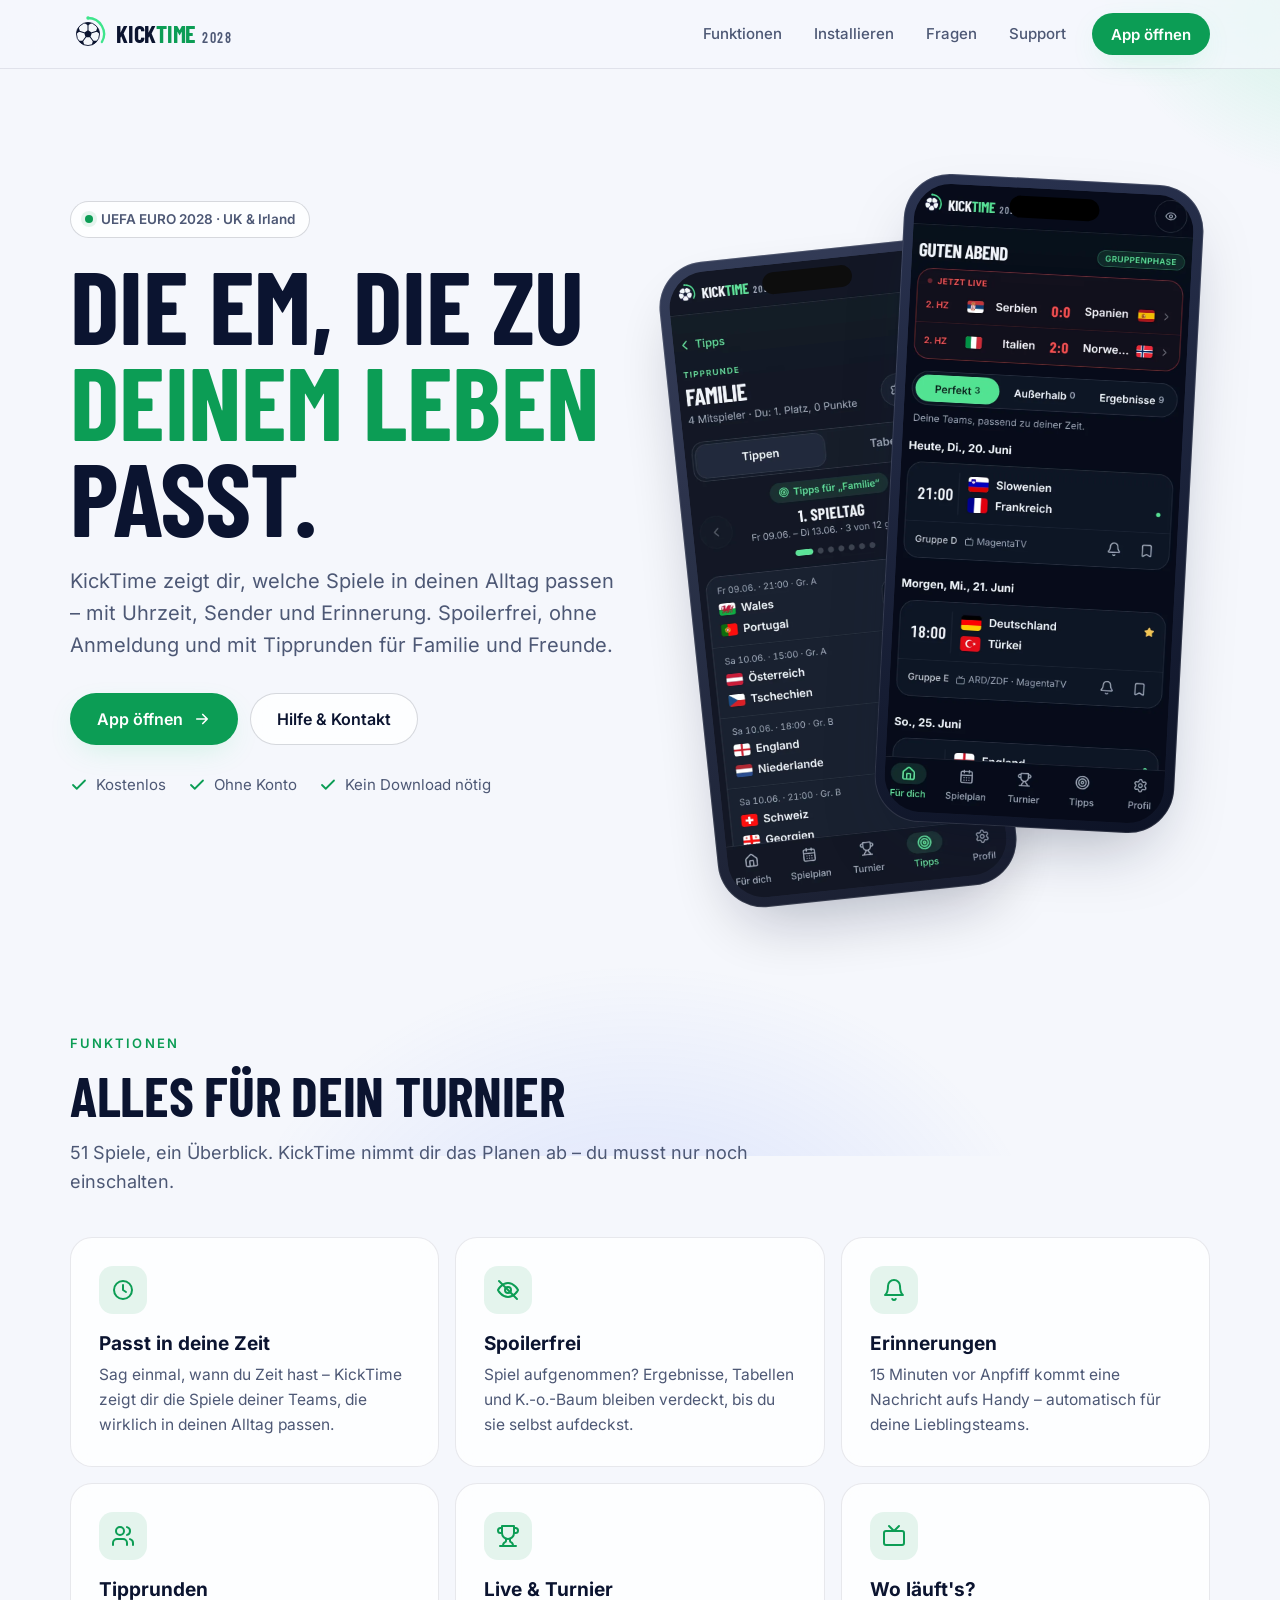
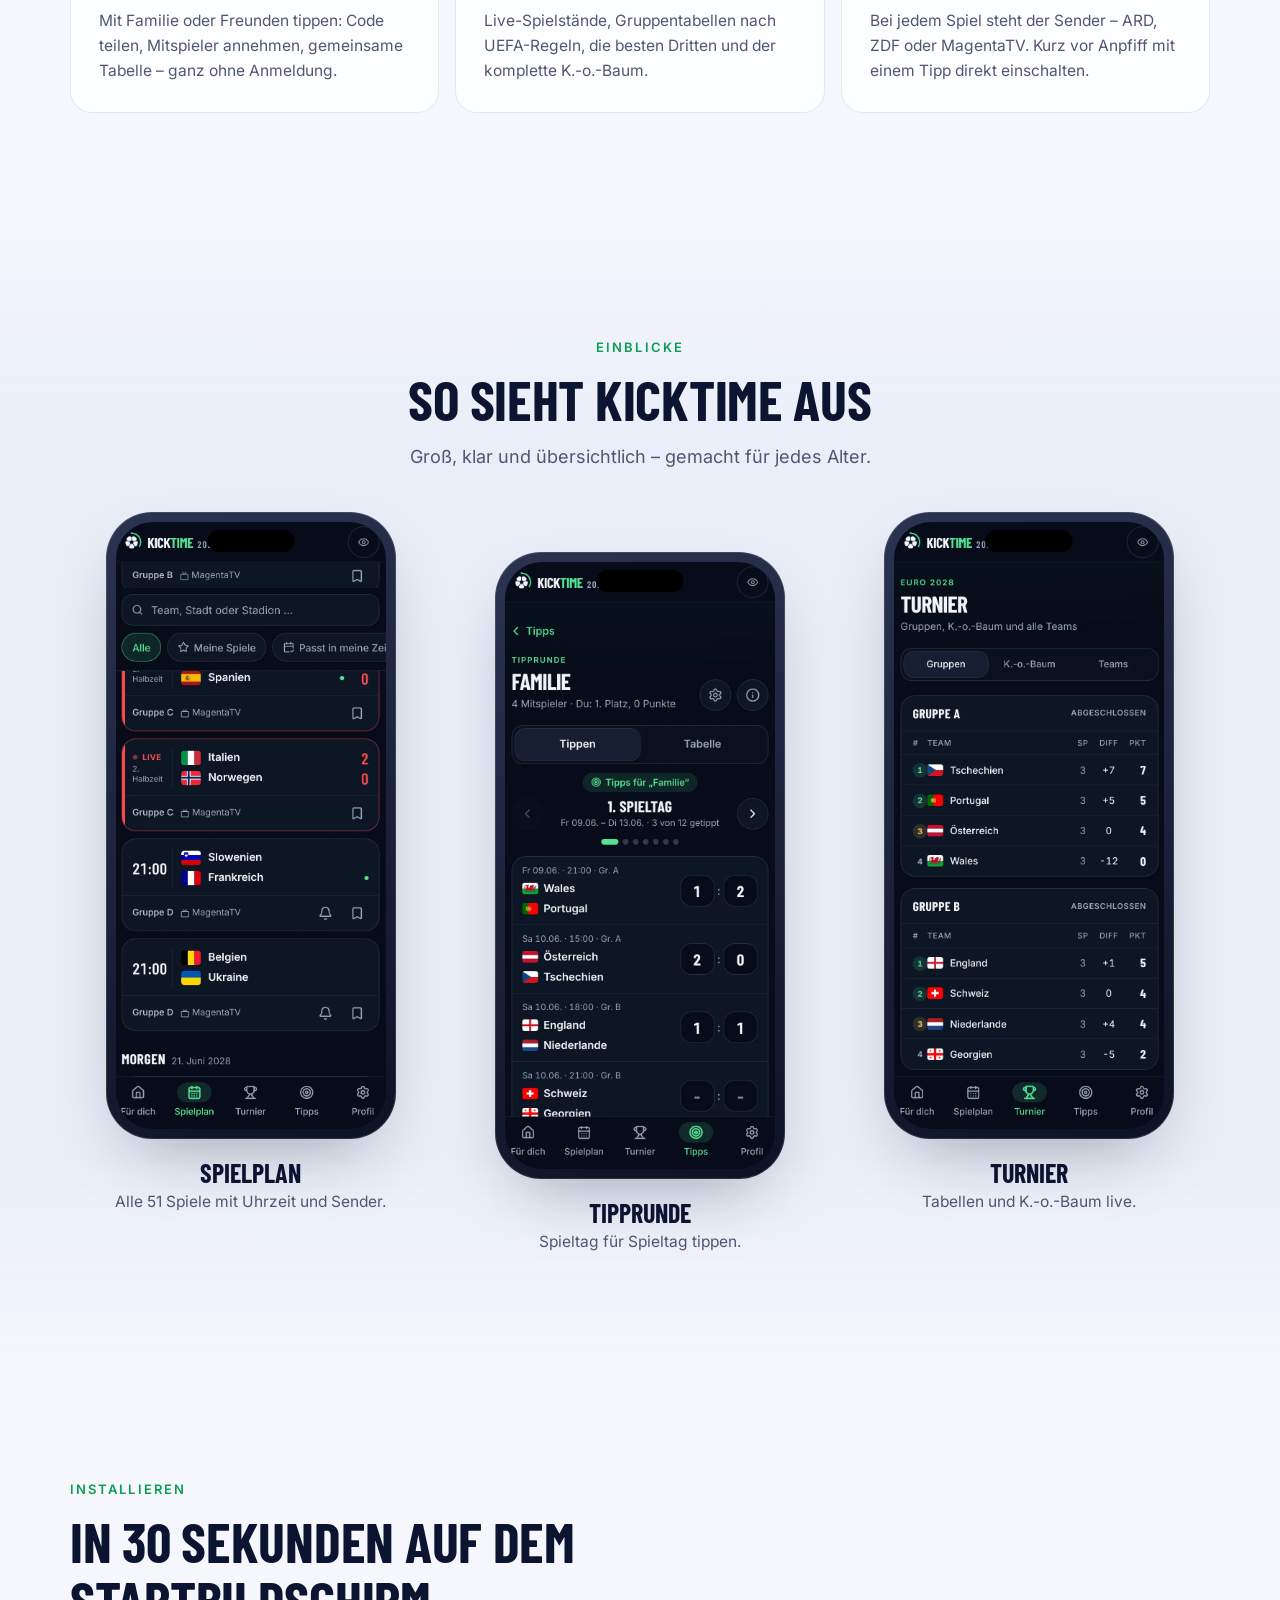
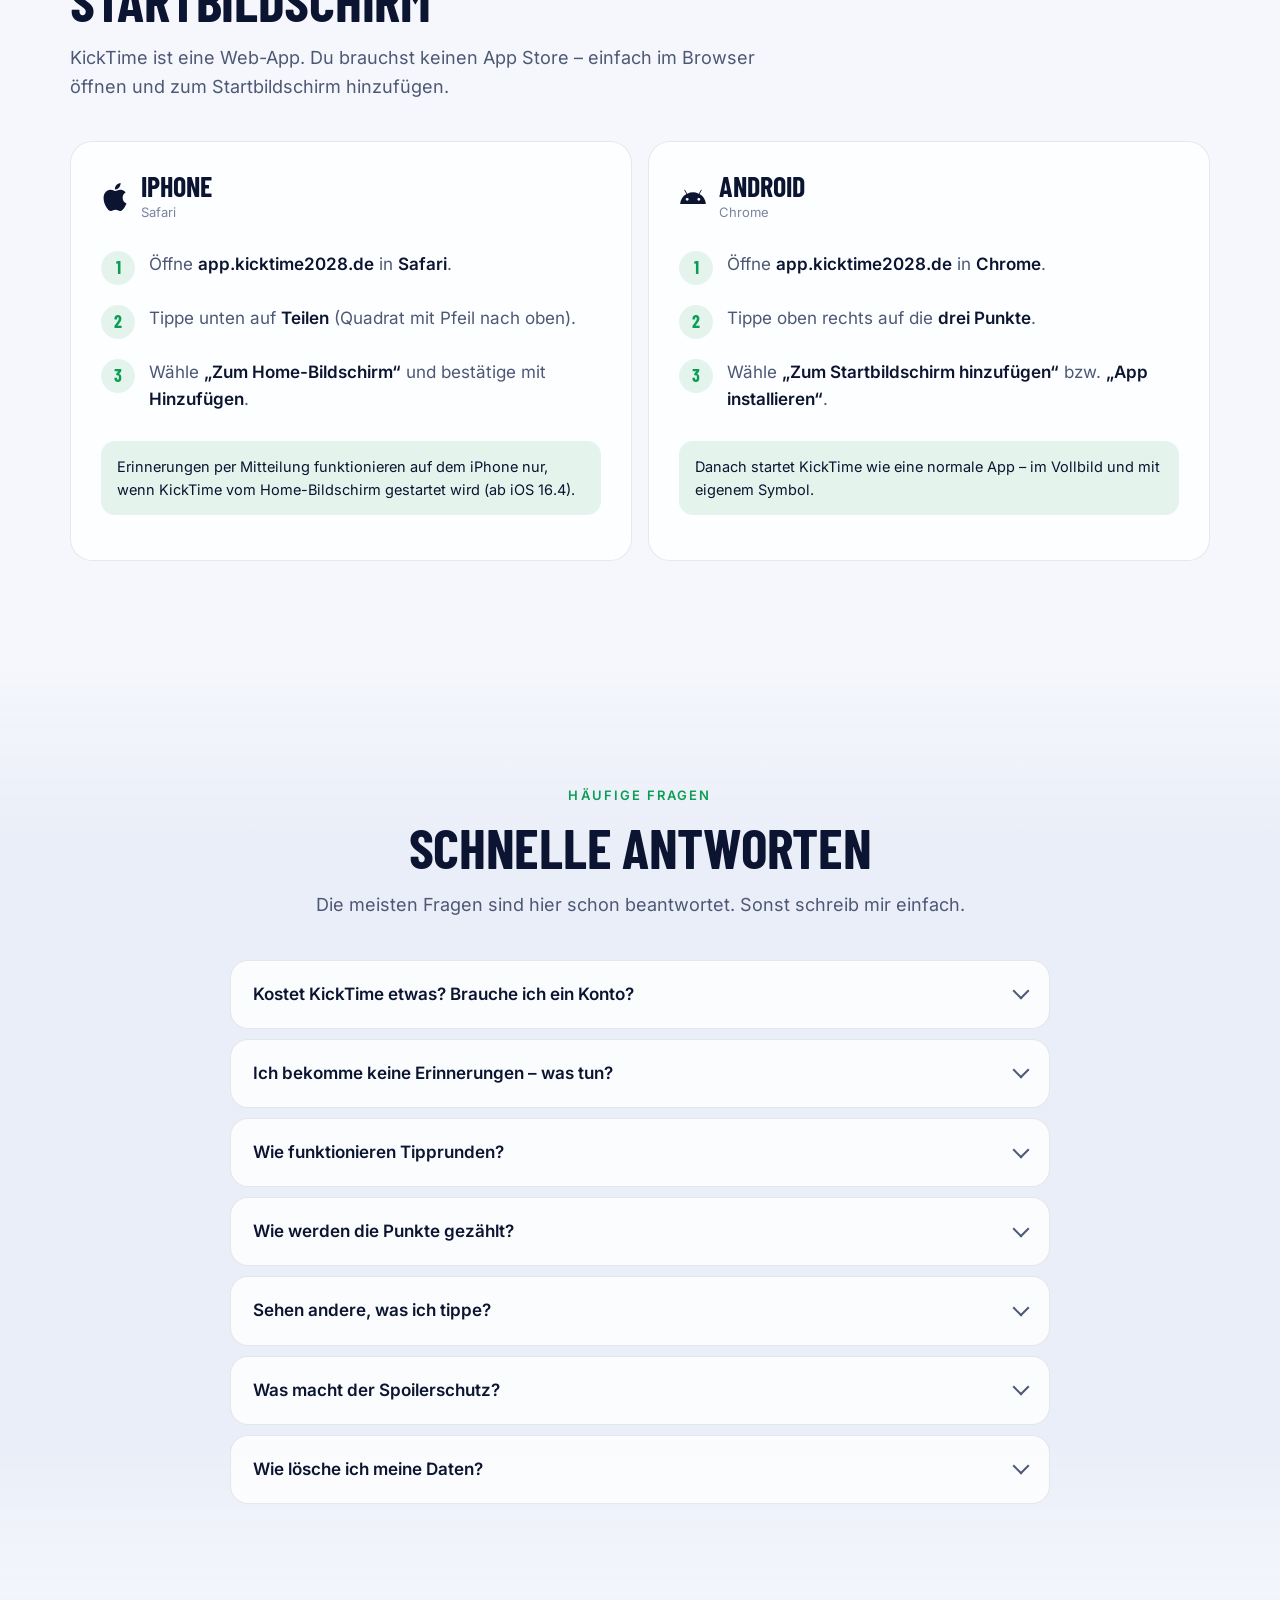
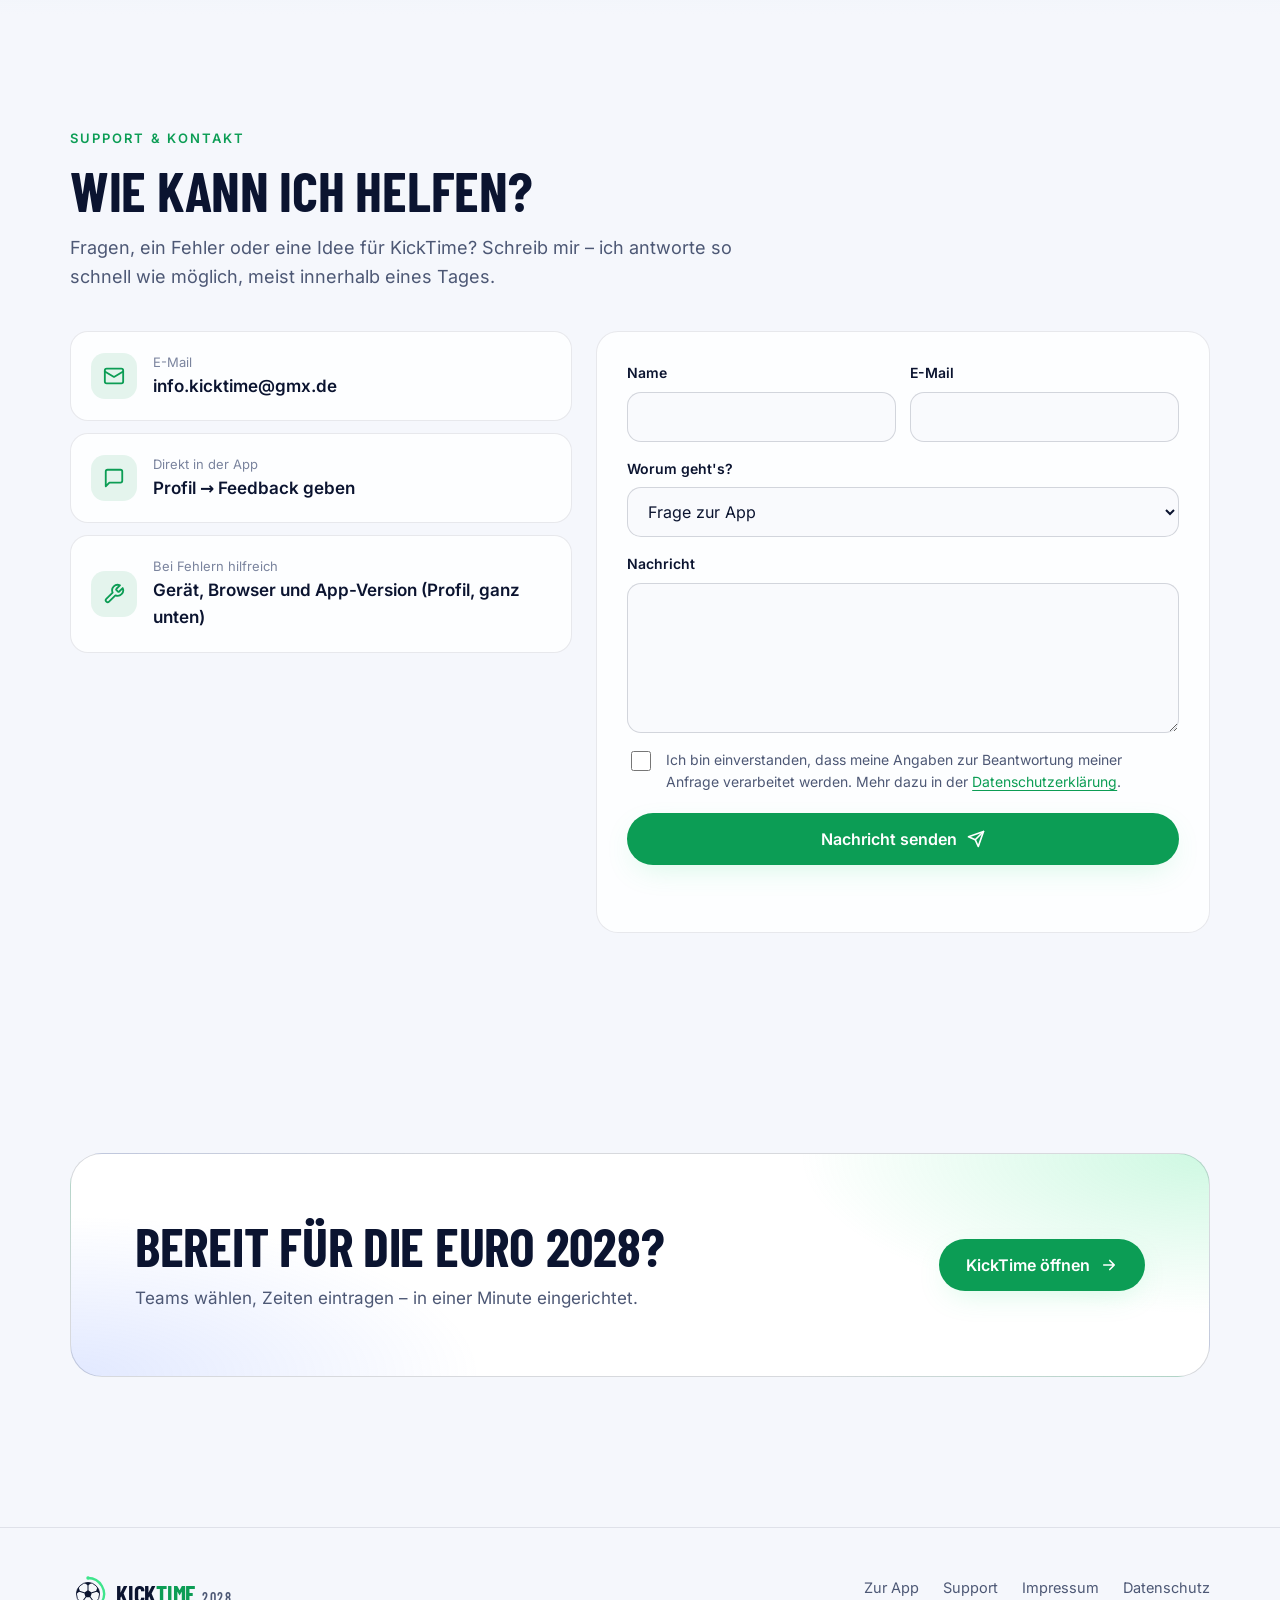
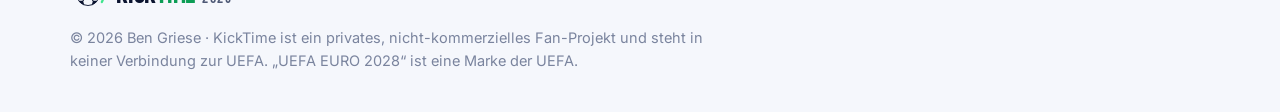
==== index.html @ 83cc4f78 "Support- und Infoseite für KickTime 2028 mit Impressum und Datenschutz Co-Authored-By: Claude Opus 5" ====
<!doctype html>
<html lang="de" class="no-js">
  <head>
    <meta charset="utf-8" />
    <meta name="viewport" content="width=device-width, initial-scale=1, viewport-fit=cover" />
    <title>KickTime 2028 – Dein EM-Planer · Hilfe & Support</title>
    <meta
      name="description"
      content="KickTime 2028 zeigt dir, welche Spiele der UEFA EURO 2028 in deinen Alltag passen – spoilerfrei, mit Erinnerungen und Tipprunden. Hilfe, Anleitung und Support."
    />
    <meta name="theme-color" content="#070c1b" />
    <link rel="icon" href="favicon.svg" type="image/svg+xml" />
    <link rel="apple-touch-icon" href="apple-touch-icon.png" />
    <link rel="preload" href="assets/fonts/barlow-condensed-700.woff2" as="font" type="font/woff2" crossorigin />
    <link rel="preload" href="assets/fonts/inter-latin-wght.woff2" as="font" type="font/woff2" crossorigin />
    <link rel="stylesheet" href="assets/css/style.css" />
    <meta property="og:title" content="KickTime 2028 – Die EM, die zu deinem Leben passt" />
    <meta
      property="og:description"
      content="Alle Spiele der EURO 2028 auf einen Blick – passend zu deiner Zeit, spoilerfrei, mit Tipprunden für Familie und Freunde."
    />
    <meta property="og:type" content="website" />
    <script>
      document.documentElement.classList.replace("no-js", "js");
    </script>
  </head>
  <body>
    <a class="skip-link" href="#inhalt">Zum Inhalt springen</a>

    <header class="site-header">
      <div class="container header-inner">
        <a class="brand" href="./" aria-label="KickTime 2028 – Startseite">
          <img src="assets/img/logo.svg" alt="" width="36" height="36" />
          <span class="wordmark">Kick<b>Time</b><small>2028</small></span>
        </a>
        <button class="menu-toggle" type="button" aria-controls="nav" aria-expanded="false">
          <span class="sr-only">Menü</span>
          <svg viewBox="0 0 24 24" fill="none" stroke="currentColor" stroke-width="2" stroke-linecap="round" aria-hidden="true">
            <path d="M4 7h16M4 12h16M4 17h16" />
          </svg>
        </button>
        <nav class="nav" id="nav" aria-label="Hauptnavigation">
          <a href="#funktionen">Funktionen</a>
          <a href="#installieren">Installieren</a>
          <a href="#fragen">Fragen</a>
          <a href="#support">Support</a>
          <a class="btn btn-primary btn-sm" href="https://app.kicktime2028.de">App öffnen</a>
        </nav>
      </div>
    </header>

    <main id="inhalt">
      <!-- ============ Start ============ -->
      <section class="hero">
        <div class="container hero-grid">
          <div>
            <span class="pill"><span class="dot"></span>UEFA EURO 2028 · UK &amp; Irland</span>
            <h1 class="display">Die EM, die zu <span>deinem Leben</span> passt.</h1>
            <p class="lead">
              KickTime zeigt dir, welche Spiele in deinen Alltag passen – mit Uhrzeit, Sender und
              Erinnerung. Spoilerfrei, ohne Anmeldung und mit Tipprunden für Familie und Freunde.
            </p>
            <div class="hero-actions">
              <a class="btn btn-primary" href="https://app.kicktime2028.de">
                App öffnen
                <svg viewBox="0 0 24 24" fill="none" stroke="currentColor" stroke-width="2.2" stroke-linecap="round" stroke-linejoin="round" aria-hidden="true"><path d="M5 12h14M13 6l6 6-6 6" /></svg>
              </a>
              <a class="btn btn-ghost" href="#support">Hilfe &amp; Kontakt</a>
            </div>
            <ul class="hero-facts">
              <li>
                <svg viewBox="0 0 24 24" fill="none" stroke="currentColor" stroke-width="2.4" stroke-linecap="round" stroke-linejoin="round" aria-hidden="true"><path d="M20 6 9 17l-5-5" /></svg>
                Kostenlos
              </li>
              <li>
                <svg viewBox="0 0 24 24" fill="none" stroke="currentColor" stroke-width="2.4" stroke-linecap="round" stroke-linejoin="round" aria-hidden="true"><path d="M20 6 9 17l-5-5" /></svg>
                Ohne Konto
              </li>
              <li>
                <svg viewBox="0 0 24 24" fill="none" stroke="currentColor" stroke-width="2.4" stroke-linecap="round" stroke-linejoin="round" aria-hidden="true"><path d="M20 6 9 17l-5-5" /></svg>
                Kein Download nötig
              </li>
            </ul>
          </div>
          <div class="phones" aria-hidden="true">
            <div class="phone phone-back">
              <img src="assets/img/app-runde.webp" alt="" width="390" height="844" loading="eager" />
            </div>
            <div class="phone phone-front">
              <img src="assets/img/app-home.webp" alt="" width="390" height="844" fetchpriority="high" />
            </div>
          </div>
        </div>
      </section>

      <!-- ============ Funktionen ============ -->
      <section id="funktionen">
        <div class="container">
          <div class="section-head reveal">
            <span class="eyebrow">Funktionen</span>
            <h2 class="display">Alles für dein Turnier</h2>
            <p>51 Spiele, ein Überblick. KickTime nimmt dir das Planen ab – du musst nur noch einschalten.</p>
          </div>
          <div class="features">
            <article class="feature reveal">
              <div class="icon">
                <svg viewBox="0 0 24 24" fill="none" stroke="currentColor" stroke-width="2" stroke-linecap="round" stroke-linejoin="round" aria-hidden="true"><circle cx="12" cy="12" r="9" /><path d="M12 7v5l3 2" /></svg>
              </div>
              <h3>Passt in deine Zeit</h3>
              <p>Sag einmal, wann du Zeit hast – KickTime zeigt dir die Spiele deiner Teams, die wirklich in deinen Alltag passen.</p>
            </article>
            <article class="feature reveal">
              <div class="icon">
                <svg viewBox="0 0 24 24" fill="none" stroke="currentColor" stroke-width="2" stroke-linecap="round" stroke-linejoin="round" aria-hidden="true"><path d="M2 12s3.5-7 10-7 10 7 10 7-3.5 7-10 7S2 12 2 12Z" /><circle cx="12" cy="12" r="3" /><path d="m3 3 18 18" /></svg>
              </div>
              <h3>Spoilerfrei</h3>
              <p>Spiel aufgenommen? Ergebnisse, Tabellen und K.-o.-Baum bleiben verdeckt, bis du sie selbst aufdeckst.</p>
            </article>
            <article class="feature reveal">
              <div class="icon">
                <svg viewBox="0 0 24 24" fill="none" stroke="currentColor" stroke-width="2" stroke-linecap="round" stroke-linejoin="round" aria-hidden="true"><path d="M6 8a6 6 0 0 1 12 0c0 7 3 9 3 9H3s3-2 3-9" /><path d="M10.3 21a1.94 1.94 0 0 0 3.4 0" /></svg>
              </div>
              <h3>Erinnerungen</h3>
              <p>15 Minuten vor Anpfiff kommt eine Nachricht aufs Handy – automatisch für deine Lieblingsteams.</p>
            </article>
            <article class="feature reveal">
              <div class="icon">
                <svg viewBox="0 0 24 24" fill="none" stroke="currentColor" stroke-width="2" stroke-linecap="round" stroke-linejoin="round" aria-hidden="true"><path d="M16 21v-2a4 4 0 0 0-4-4H6a4 4 0 0 0-4 4v2" /><circle cx="9" cy="7" r="4" /><path d="M22 21v-2a4 4 0 0 0-3-3.87M16 3.13a4 4 0 0 1 0 7.75" /></svg>
              </div>
              <h3>Tipprunden</h3>
              <p>Mit Familie oder Freunden tippen: Code teilen, Mitspieler annehmen, gemeinsame Tabelle – ganz ohne Anmeldung.</p>
            </article>
            <article class="feature reveal">
              <div class="icon">
                <svg viewBox="0 0 24 24" fill="none" stroke="currentColor" stroke-width="2" stroke-linecap="round" stroke-linejoin="round" aria-hidden="true"><path d="M6 9H4.5a2.5 2.5 0 0 1 0-5H6M18 9h1.5a2.5 2.5 0 0 0 0-5H18M4 22h16M10 14.66V17c0 .55-.47.98-.97 1.21C7.85 18.75 7 20.24 7 22M14 14.66V17c0 .55.47.98.97 1.21C16.15 18.75 17 20.24 17 22" /><path d="M18 2H6v7a6 6 0 0 0 12 0V2Z" /></svg>
              </div>
              <h3>Live &amp; Turnier</h3>
              <p>Live-Spielstände, Gruppentabellen nach UEFA-Regeln, die besten Dritten und der komplette K.-o.-Baum.</p>
            </article>
            <article class="feature reveal">
              <div class="icon">
                <svg viewBox="0 0 24 24" fill="none" stroke="currentColor" stroke-width="2" stroke-linecap="round" stroke-linejoin="round" aria-hidden="true"><rect x="2" y="7" width="20" height="14" rx="2" /><path d="m17 2-5 5-5-5" /></svg>
              </div>
              <h3>Wo läuft's?</h3>
              <p>Bei jedem Spiel steht der Sender – ARD, ZDF oder MagentaTV. Kurz vor Anpfiff mit einem Tipp direkt einschalten.</p>
            </article>
          </div>
        </div>
      </section>

      <!-- ============ Einblicke ============ -->
      <section class="band" aria-labelledby="einblicke-titel">
        <div class="container">
          <div class="section-head center reveal">
            <span class="eyebrow">Einblicke</span>
            <h2 class="display" id="einblicke-titel">So sieht KickTime aus</h2>
            <p>Groß, klar und übersichtlich – gemacht für jedes Alter.</p>
          </div>
          <div class="gallery">
            <figure class="reveal">
              <div class="phone"><img src="assets/img/app-spielplan.webp" alt="Spielplan der EURO 2028 in der App, nach Tagen sortiert" width="390" height="844" loading="lazy" /></div>
              <figcaption><strong>Spielplan</strong><span>Alle 51 Spiele mit Uhrzeit und Sender.</span></figcaption>
            </figure>
            <figure class="reveal">
              <div class="phone"><img src="assets/img/app-runde.webp" alt="Tipprunde „Familie“ mit eingetragenen Tipps für den ersten Spieltag" width="390" height="844" loading="lazy" /></div>
              <figcaption><strong>Tipprunde</strong><span>Spieltag für Spieltag tippen.</span></figcaption>
            </figure>
            <figure class="reveal">
              <div class="phone"><img src="assets/img/app-turnier.webp" alt="Gruppentabellen der EURO 2028 in der App" width="390" height="844" loading="lazy" /></div>
              <figcaption><strong>Turnier</strong><span>Tabellen und K.-o.-Baum live.</span></figcaption>
            </figure>
          </div>
        </div>
      </section>

      <!-- ============ Installieren ============ -->
      <section id="installieren">
        <div class="container">
          <div class="section-head reveal">
            <span class="eyebrow">Installieren</span>
            <h2 class="display">In 30 Sekunden auf dem Startbildschirm</h2>
            <p>KickTime ist eine Web-App. Du brauchst keinen App Store – einfach im Browser öffnen und zum Startbildschirm hinzufügen.</p>
          </div>
          <div class="install">
            <article class="install-card reveal">
              <header>
                <svg viewBox="0 0 24 24" fill="currentColor" aria-hidden="true"><path d="M12.152 6.896c-.948 0-2.415-1.078-3.96-1.04-2.04.027-3.91 1.183-4.961 3.014-2.117 3.675-.546 9.103 1.519 12.09 1.013 1.454 2.208 3.09 3.792 3.039 1.52-.065 2.09-.987 3.935-.987 1.831 0 2.35.987 3.96.948 1.637-.026 2.676-1.48 3.676-2.948 1.156-1.688 1.636-3.325 1.662-3.415-.039-.013-3.182-1.221-3.22-4.857-.026-3.04 2.48-4.494 2.597-4.559-1.429-2.09-3.623-2.324-4.39-2.376-2-.156-3.675 1.09-4.61 1.09zM15.53 3.83c.843-1.012 1.4-2.427 1.245-3.83-1.207.052-2.662.805-3.532 1.818-.78.896-1.454 2.338-1.273 3.714 1.338.104 2.715-.688 3.559-1.701" /></svg>
                <div><h3>iPhone</h3><small>Safari</small></div>
              </header>
              <ol class="steps">
                <li><span>Öffne <strong>app.kicktime2028.de</strong> in <strong>Safari</strong>.</span></li>
                <li><span>Tippe unten auf <strong>Teilen</strong> (Quadrat mit Pfeil nach oben).</span></li>
                <li><span>Wähle <strong>„Zum Home-Bildschirm“</strong> und bestätige mit <strong>Hinzufügen</strong>.</span></li>
              </ol>
              <p class="note">Erinnerungen per Mitteilung funktionieren auf dem iPhone nur, wenn KickTime vom Home-Bildschirm gestartet wird (ab iOS 16.4).</p>
            </article>
            <article class="install-card reveal">
              <header>
                <svg viewBox="0 0 24 24" fill="currentColor" aria-hidden="true"><path d="M17.6 9.48 19.44 6.3a.38.38 0 0 0-.66-.38l-1.86 3.22a11.5 11.5 0 0 0-9.84 0L5.22 5.92a.38.38 0 0 0-.66.38L6.4 9.48A10.8 10.8 0 0 0 1 18h22a10.8 10.8 0 0 0-5.4-8.52ZM7 15.25a1.25 1.25 0 1 1 0-2.5 1.25 1.25 0 0 1 0 2.5Zm10 0a1.25 1.25 0 1 1 0-2.5 1.25 1.25 0 0 1 0 2.5Z" /></svg>
                <div><h3>Android</h3><small>Chrome</small></div>
              </header>
              <ol class="steps">
                <li><span>Öffne <strong>app.kicktime2028.de</strong> in <strong>Chrome</strong>.</span></li>
                <li><span>Tippe oben rechts auf die <strong>drei Punkte</strong>.</span></li>
                <li><span>Wähle <strong>„Zum Startbildschirm hinzufügen“</strong> bzw. <strong>„App installieren“</strong>.</span></li>
              </ol>
              <p class="note">Danach startet KickTime wie eine normale App – im Vollbild und mit eigenem Symbol.</p>
            </article>
          </div>
        </div>
      </section>

      <!-- ============ Fragen ============ -->
      <section id="fragen" class="band">
        <div class="container">
          <div class="section-head center reveal">
            <span class="eyebrow">Häufige Fragen</span>
            <h2 class="display">Schnelle Antworten</h2>
            <p>Die meisten Fragen sind hier schon beantwortet. Sonst schreib mir einfach.</p>
          </div>
          <div class="faq reveal">
            <details>
              <summary>Kostet KickTime etwas? Brauche ich ein Konto?</summary>
              <div class="answer">
                <p>Nein und nein. KickTime ist kostenlos, ohne Werbung und ohne Anmeldung. Deine Einstellungen bleiben auf deinem Gerät.</p>
              </div>
            </details>
            <details>
              <summary>Ich bekomme keine Erinnerungen – was tun?</summary>
              <div class="answer">
                <p>Öffne in der App <strong>Profil → Erinnerungen</strong> und schalte sie ein. Dein Handy fragt dann einmal nach der Erlaubnis für Mitteilungen.</p>
                <p>Auf dem iPhone klappt das nur, wenn KickTime über das Symbol auf dem Home-Bildschirm gestartet wird (siehe „Installieren“). Prüfe außerdem, ob der Fokus-Modus Mitteilungen blockiert.</p>
              </div>
            </details>
            <details>
              <summary>Wie funktionieren Tipprunden?</summary>
              <div class="answer">
                <p>Unter <strong>Tipps</strong> erstellst du eine Runde und schickst den Code oder Link an Familie und Freunde. Wer beitritt, stellt eine Anfrage – du nimmst sie in den Einstellungen der Runde (Zahnrad) an.</p>
                <p>Getippt wird Spieltag für Spieltag, bis zum Anpfiff. Jede Runde hat eigene Tipps; bereits getippte Spiele kannst du aus einer anderen Runde übernehmen.</p>
              </div>
            </details>
            <details>
              <summary>Wie werden die Punkte gezählt?</summary>
              <div class="answer">
                <p><strong>4 Punkte</strong> für das exakte Ergebnis, <strong>3 Punkte</strong> für die richtige Tordifferenz, <strong>2 Punkte</strong> für den richtigen Sieger bzw. ein Unentschieden. Halbfinale und Finale zählen doppelt.</p>
                <p>Für den richtigen Europameister gibt es <strong>10 Bonuspunkte</strong> – abzugeben bis zum Eröffnungsspiel. Gewertet wird nach 90 bzw. 120 Minuten, das Elfmeterschießen zählt nicht.</p>
              </div>
            </details>
            <details>
              <summary>Sehen andere, was ich tippe?</summary>
              <div class="answer">
                <p>Erst ab dem Anpfiff des jeweiligen Spiels – vorher kann niemand spicken. Deinen Europameister-Tipp sehen die anderen ab dem Eröffnungsspiel.</p>
              </div>
            </details>
            <details>
              <summary>Was macht der Spoilerschutz?</summary>
              <div class="answer">
                <p>Mit dem Auge oben rechts in der App verdeckst du Ergebnisse, Tabellen und den K.-o.-Baum. Aufgedeckt wird nur, was du antippst – ideal, wenn du ein Spiel später schaust.</p>
              </div>
            </details>
            <details>
              <summary>Wie lösche ich meine Daten?</summary>
              <div class="answer">
                <p>In der App unter <strong>Profil → Alle Daten löschen</strong>. Daten aus Tipprunden verschwinden, wenn du die Runde verlässt. Für alles Weitere genügt eine kurze Nachricht – Details stehen in der <a href="datenschutz.html">Datenschutzerklärung</a>.</p>
              </div>
            </details>
          </div>
        </div>
      </section>

      <!-- ============ Support ============ -->
      <section id="support">
        <div class="container">
          <div class="section-head reveal">
            <span class="eyebrow">Support &amp; Kontakt</span>
            <h2 class="display">Wie kann ich helfen?</h2>
            <p>Fragen, ein Fehler oder eine Idee für KickTime? Schreib mir – ich antworte so schnell wie möglich, meist innerhalb eines Tages.</p>
          </div>
          <div class="support">
            <div class="contact-cards reveal">
              <a class="contact-card" href="mailto:info.kicktime@gmx.de">
                <span class="icon"><svg viewBox="0 0 24 24" fill="none" stroke="currentColor" stroke-width="2" stroke-linecap="round" stroke-linejoin="round" aria-hidden="true"><rect x="2" y="4" width="20" height="16" rx="2" /><path d="m22 7-10 6L2 7" /></svg></span>
                <span><small>E-Mail</small><strong>info.kicktime@gmx.de</strong></span>
              </a>
              <a class="contact-card" href="https://app.kicktime2028.de">
                <span class="icon"><svg viewBox="0 0 24 24" fill="none" stroke="currentColor" stroke-width="2" stroke-linecap="round" stroke-linejoin="round" aria-hidden="true"><path d="M21 15a2 2 0 0 1-2 2H7l-4 4V5a2 2 0 0 1 2-2h14a2 2 0 0 1 2 2z" /></svg></span>
                <span><small>Direkt in der App</small><strong>Profil → Feedback geben</strong></span>
              </a>
              <div class="contact-card">
                <span class="icon"><svg viewBox="0 0 24 24" fill="none" stroke="currentColor" stroke-width="2" stroke-linecap="round" stroke-linejoin="round" aria-hidden="true"><path d="M14.7 6.3a1 1 0 0 0 0 1.4l1.6 1.6a1 1 0 0 0 1.4 0l3.77-3.77a6 6 0 0 1-7.94 7.94l-6.91 6.91a2.12 2.12 0 0 1-3-3l6.91-6.91a6 6 0 0 1 7.94-7.94l-3.76 3.76z" /></svg></span>
                <span><small>Bei Fehlern hilfreich</small><strong>Gerät, Browser und App-Version (Profil, ganz unten)</strong></span>
              </div>
            </div>

            <form class="form reveal" id="support-form" action="https://formspree.io/f/mpqnnabg" method="post">
              <div class="row">
                <div class="field">
                  <label for="name">Name</label>
                  <input id="name" name="name" type="text" autocomplete="name" required maxlength="80" />
                </div>
                <div class="field">
                  <label for="email">E-Mail</label>
                  <input id="email" name="email" type="email" autocomplete="email" required maxlength="120" />
                </div>
              </div>
              <div class="field">
                <label for="thema">Worum geht's?</label>
                <select id="thema" name="thema">
                  <option>Frage zur App</option>
                  <option>Fehler melden</option>
                  <option>Tipprunde</option>
                  <option>Erinnerungen / Mitteilungen</option>
                  <option>Idee oder Wunsch</option>
                  <option>Datenschutz</option>
                  <option>Sonstiges</option>
                </select>
              </div>
              <div class="field">
                <label for="nachricht">Nachricht</label>
                <textarea id="nachricht" name="message" required maxlength="4000"></textarea>
              </div>
              <input class="hp" type="text" name="_gotcha" tabindex="-1" autocomplete="off" aria-hidden="true" />
              <input type="hidden" name="_subject" value="KickTime 2028 – Support-Anfrage" />
              <label class="consent">
                <input type="checkbox" required />
                <span>Ich bin einverstanden, dass meine Angaben zur Beantwortung meiner Anfrage verarbeitet werden. Mehr dazu in der <a href="datenschutz.html#kontakt">Datenschutzerklärung</a>.</span>
              </label>
              <button class="btn btn-primary" type="submit">
                Nachricht senden
                <svg viewBox="0 0 24 24" fill="none" stroke="currentColor" stroke-width="2.2" stroke-linecap="round" stroke-linejoin="round" aria-hidden="true"><path d="m22 2-7 20-4-9-9-4Z" /><path d="M22 2 11 13" /></svg>
              </button>
              <p class="form-status" role="status" aria-live="polite"></p>
            </form>
          </div>
        </div>
      </section>

      <section>
        <div class="container">
          <div class="cta reveal">
            <div>
              <h2 class="display">Bereit für die EURO 2028?</h2>
              <p>Teams wählen, Zeiten eintragen – in einer Minute eingerichtet.</p>
            </div>
            <a class="btn btn-primary" href="https://app.kicktime2028.de">
              KickTime öffnen
              <svg viewBox="0 0 24 24" fill="none" stroke="currentColor" stroke-width="2.2" stroke-linecap="round" stroke-linejoin="round" aria-hidden="true"><path d="M5 12h14M13 6l6 6-6 6" /></svg>
            </a>
          </div>
        </div>
      </section>
    </main>

    <footer class="site-footer">
      <div class="container">
        <div class="footer-grid">
          <a class="brand" href="./" aria-label="KickTime 2028 – Startseite">
            <img src="assets/img/logo.svg" alt="" width="32" height="32" />
            <span class="wordmark">Kick<b>Time</b><small>2028</small></span>
          </a>
          <nav class="footer-links" aria-label="Rechtliches">
            <a href="https://app.kicktime2028.de">Zur App</a>
            <a href="#support">Support</a>
            <a href="impressum.html">Impressum</a>
            <a href="datenschutz.html">Datenschutz</a>
          </nav>
        </div>
        <p>
          © <span data-year>2026</span> Ben Griese · KickTime ist ein privates, nicht-kommerzielles Fan-Projekt und steht in keiner Verbindung zur UEFA. „UEFA EURO 2028“ ist eine Marke der UEFA.
        </p>
      </div>
    </footer>

    <script src="assets/js/main.js" defer></script>
  </body>
</html>
---- assets/css/style.css ----
/* ==========================================================================
   KickTime 2028 – Support- & Infoseite
   Farben und Schriften wie in der App (dunkles Navy, Rasengrün).
   ========================================================================== */

@font-face {
  font-family: "Inter";
  font-style: normal;
  font-weight: 100 900;
  font-display: swap;
  src: url("../fonts/inter-latin-wght.woff2") format("woff2-variations");
}
@font-face {
  font-family: "Barlow Condensed";
  font-style: normal;
  font-weight: 600;
  font-display: swap;
  src: url("../fonts/barlow-condensed-600.woff2") format("woff2");
}
@font-face {
  font-family: "Barlow Condensed";
  font-style: normal;
  font-weight: 700;
  font-display: swap;
  src: url("../fonts/barlow-condensed-700.woff2") format("woff2");
}

:root {
  --bg: #070c1b;
  --bg-2: #0b1430;
  --card: rgba(255, 255, 255, 0.045);
  --card-solid: #111a33;
  --card-hover: rgba(255, 255, 255, 0.075);
  --border: rgba(255, 255, 255, 0.09);
  --border-strong: rgba(255, 255, 255, 0.16);
  --text: #f3f5fb;
  --muted: #a3acc4;
  --faint: #6f7a96;
  --primary: #3ee58c;
  --primary-ink: #052615;
  --primary-soft: rgba(62, 229, 140, 0.12);
  --gold: #f4c95d;
  --live: #ff5a4f;
  --glow-1: rgba(62, 229, 140, 0.22);
  --glow-2: rgba(70, 110, 255, 0.22);
  --shadow: 0 30px 80px -20px rgba(0, 0, 0, 0.6);
  --radius: 22px;
  --display: "Barlow Condensed", "Inter", system-ui, sans-serif;
  --sans: "Inter", system-ui, -apple-system, "Segoe UI", Roboto, sans-serif;
  color-scheme: dark;
}

@media (prefers-color-scheme: light) {
  :root {
    --bg: #f5f7fc;
    --bg-2: #eaeef8;
    --card: rgba(255, 255, 255, 0.8);
    --card-solid: #ffffff;
    --card-hover: #ffffff;
    --border: rgba(11, 20, 48, 0.09);
    --border-strong: rgba(11, 20, 48, 0.16);
    --text: #0b1430;
    --muted: #4d5875;
    --faint: #7a849e;
    --primary: #0c9d55;
    --primary-ink: #ffffff;
    --primary-soft: rgba(12, 157, 85, 0.1);
    --gold: #b7860b;
    --glow-1: rgba(62, 229, 140, 0.25);
    --glow-2: rgba(90, 130, 255, 0.18);
    --shadow: 0 30px 70px -25px rgba(11, 20, 48, 0.35);
    color-scheme: light;
  }
}

*,
*::before,
*::after {
  box-sizing: border-box;
}

html {
  scroll-behavior: smooth;
  scroll-padding-top: 84px;
  -webkit-text-size-adjust: 100%;
}

body {
  margin: 0;
  font-family: var(--sans);
  font-size: 17px;
  line-height: 1.6;
  color: var(--text);
  background: var(--bg);
  -webkit-font-smoothing: antialiased;
  overflow-x: hidden;
}

/* weiche Lichtflecken im Hintergrund */
body::before {
  content: "";
  position: fixed;
  inset: -20vmax;
  z-index: -1;
  background:
    radial-gradient(40vmax 30vmax at 15% 0%, var(--glow-2), transparent 60%),
    radial-gradient(35vmax 30vmax at 90% 15%, var(--glow-1), transparent 60%),
    radial-gradient(50vmax 40vmax at 50% 110%, var(--glow-2), transparent 65%);
  pointer-events: none;
}

img {
  max-width: 100%;
  display: block;
}

a {
  color: var(--primary);
  text-decoration-thickness: 1px;
  text-underline-offset: 3px;
}

:focus-visible {
  outline: 3px solid var(--primary);
  outline-offset: 3px;
  border-radius: 8px;
}

.container {
  width: min(1140px, 100% - 32px);
  margin-inline: auto;
}

.sr-only {
  position: absolute;
  width: 1px;
  height: 1px;
  overflow: hidden;
  clip: rect(0 0 0 0);
  white-space: nowrap;
}

.skip-link {
  position: absolute;
  left: 16px;
  top: -60px;
  z-index: 100;
  padding: 10px 16px;
  border-radius: 999px;
  background: var(--primary);
  color: var(--primary-ink);
  font-weight: 600;
  text-decoration: none;
}
.skip-link:focus {
  top: 12px;
}

/* ---------- Typo ---------- */

h1,
h2,
h3 {
  margin: 0;
  line-height: 1.05;
}

.display {
  font-family: var(--display);
  font-weight: 700;
  text-transform: uppercase;
  letter-spacing: -0.005em;
}

.eyebrow {
  display: inline-flex;
  align-items: center;
  gap: 8px;
  font-size: 13px;
  font-weight: 600;
  letter-spacing: 0.16em;
  text-transform: uppercase;
  color: var(--primary);
}

.lead {
  font-size: clamp(17px, 2.2vw, 20px);
  color: var(--muted);
  max-width: 34em;
}

.section-head {
  max-width: 720px;
  margin-bottom: 40px;
}
.section-head h2 {
  font-size: clamp(36px, 5.5vw, 56px);
  margin: 10px 0 14px;
}
.section-head p {
  margin: 0;
  color: var(--muted);
  font-size: 18px;
}
.center {
  text-align: center;
  margin-inline: auto;
}

/* ---------- Knöpfe ---------- */

.btn {
  display: inline-flex;
  align-items: center;
  justify-content: center;
  gap: 10px;
  min-height: 52px;
  padding: 0 26px;
  border-radius: 999px;
  border: 1px solid transparent;
  font: 600 16px/1 var(--sans);
  text-decoration: none;
  cursor: pointer;
  transition:
    transform 0.15s ease,
    background-color 0.2s ease,
    border-color 0.2s ease,
    box-shadow 0.2s ease;
}
.btn:active {
  transform: scale(0.98);
}
.btn svg {
  width: 18px;
  height: 18px;
  flex: none;
}
.btn-primary {
  background: var(--primary);
  color: var(--primary-ink);
  box-shadow: 0 10px 30px -10px var(--glow-1);
}
.btn-primary:hover {
  box-shadow: 0 14px 40px -10px var(--primary);
}
.btn-ghost {
  background: var(--card);
  border-color: var(--border-strong);
  color: var(--text);
  backdrop-filter: blur(10px);
}
.btn-ghost:hover {
  background: var(--card-hover);
}
.btn-sm {
  min-height: 42px;
  padding: 0 18px;
  font-size: 15px;
}

/* ---------- Kopfzeile ---------- */

.site-header {
  position: sticky;
  top: 0;
  z-index: 50;
  backdrop-filter: saturate(160%) blur(16px);
  -webkit-backdrop-filter: saturate(160%) blur(16px);
  background: color-mix(in srgb, var(--bg) 72%, transparent);
  border-bottom: 1px solid var(--border);
}
.header-inner {
  display: flex;
  align-items: center;
  justify-content: space-between;
  gap: 16px;
  height: 68px;
}
.brand {
  display: inline-flex;
  align-items: center;
  gap: 10px;
  color: var(--text);
  text-decoration: none;
}
.brand img {
  width: 36px;
  height: 36px;
}
.wordmark {
  font-family: var(--display);
  font-weight: 700;
  font-size: 24px;
  text-transform: uppercase;
  letter-spacing: -0.01em;
  line-height: 1;
}
.wordmark b {
  color: var(--primary);
  font-weight: 700;
}
.wordmark small {
  margin-left: 6px;
  font-size: 14px;
  font-weight: 600;
  letter-spacing: 0.12em;
  color: var(--muted);
}
.nav {
  display: flex;
  align-items: center;
  gap: 4px;
}
.nav a:not(.btn) {
  padding: 8px 14px;
  border-radius: 999px;
  color: var(--muted);
  font-size: 15px;
  font-weight: 500;
  text-decoration: none;
  transition:
    color 0.2s,
    background-color 0.2s;
}
.nav a:not(.btn):hover,
.nav a[aria-current="page"] {
  color: var(--text);
  background: var(--card);
}
.nav .btn {
  margin-left: 8px;
}
.menu-toggle {
  display: none;
}

@media (max-width: 860px) {
  .menu-toggle {
    display: inline-flex;
    align-items: center;
    justify-content: center;
    width: 44px;
    height: 44px;
    border-radius: 999px;
    border: 1px solid var(--border-strong);
    background: var(--card);
    color: var(--text);
    cursor: pointer;
  }
  .menu-toggle svg {
    width: 22px;
    height: 22px;
  }
  .nav {
    position: absolute;
    top: 68px;
    left: 0;
    right: 0;
    flex-direction: column;
    align-items: stretch;
    gap: 2px;
    padding: 12px 16px 20px;
    background: var(--bg);
    border-bottom: 1px solid var(--border);
    box-shadow: var(--shadow);
    display: none;
  }
  .nav.open {
    display: flex;
  }
  .nav a:not(.btn) {
    padding: 14px 12px;
    font-size: 17px;
  }
  .nav .btn {
    margin: 10px 0 0;
  }
}

/* ---------- Hero ---------- */

.hero {
  padding: clamp(48px, 9vw, 110px) 0 clamp(56px, 8vw, 100px);
}
.hero-grid {
  display: grid;
  grid-template-columns: 1.05fr 1fr;
  gap: 48px;
  align-items: center;
}
.hero h1 {
  font-size: clamp(52px, 8.4vw, 104px);
  line-height: 0.92;
  margin: 18px 0 22px;
}
.hero h1 span {
  color: var(--primary);
}
.hero-actions {
  display: flex;
  flex-wrap: wrap;
  gap: 12px;
  margin-top: 32px;
}
.hero-facts {
  display: flex;
  flex-wrap: wrap;
  gap: 10px 22px;
  margin: 28px 0 0;
  padding: 0;
  list-style: none;
  color: var(--muted);
  font-size: 15px;
}
.hero-facts li {
  display: inline-flex;
  align-items: center;
  gap: 8px;
}
.hero-facts svg {
  width: 18px;
  height: 18px;
  color: var(--primary);
}

.pill {
  display: inline-flex;
  align-items: center;
  gap: 8px;
  padding: 7px 14px;
  border-radius: 999px;
  border: 1px solid var(--border-strong);
  background: var(--card);
  font-size: 13.5px;
  font-weight: 600;
  color: var(--muted);
}
.pill .dot {
  width: 8px;
  height: 8px;
  border-radius: 50%;
  background: var(--primary);
  box-shadow: 0 0 0 4px var(--primary-soft);
}

/* Handy-Rahmen */
.phones {
  position: relative;
  height: clamp(520px, 62vw, 640px);
}
.phone {
  position: absolute;
  width: clamp(230px, 27vw, 300px);
  aspect-ratio: 390 / 844;
  padding: 10px;
  border-radius: 46px;
  background: linear-gradient(160deg, #2a3350, #0d1326);
  box-shadow:
    var(--shadow),
    inset 0 0 0 1px rgba(255, 255, 255, 0.12);
}
.phone::before {
  content: "";
  position: absolute;
  top: 18px;
  left: 50%;
  width: 30%;
  height: 22px;
  translate: -50% 0;
  border-radius: 999px;
  background: #000;
  z-index: 2;
}
.phone img {
  width: 100%;
  height: 100%;
  object-fit: cover;
  object-position: top;
  border-radius: 37px;
}
.phone-front {
  right: 4%;
  top: 0;
  z-index: 2;
  rotate: 3deg;
}
.phone-back {
  left: 2%;
  top: 70px;
  rotate: -6deg;
  opacity: 0.95;
}

@media (max-width: 900px) {
  .hero-grid {
    grid-template-columns: 1fr;
  }
  .phones {
    height: 560px;
    max-width: 480px;
    width: 100%;
    margin-inline: auto;
  }
  .phone {
    width: 240px;
  }
  .phone-front {
    right: 0;
  }
  .phone-back {
    left: 0;
  }
}
@media (max-width: 420px) {
  .phones {
    height: 470px;
  }
  .phone {
    width: 200px;
    border-radius: 38px;
    padding: 8px;
  }
  .phone img {
    border-radius: 31px;
  }
}

/* ---------- Abschnitte ---------- */

section {
  padding: clamp(64px, 9vw, 110px) 0;
}
.band {
  background: linear-gradient(180deg, transparent, var(--bg-2) 18%, var(--bg-2) 82%, transparent);
}

/* Funktionen */
.features {
  display: grid;
  grid-template-columns: repeat(3, 1fr);
  gap: 16px;
}
.feature {
  position: relative;
  padding: 28px;
  border-radius: var(--radius);
  border: 1px solid var(--border);
  background: var(--card);
  backdrop-filter: blur(10px);
  transition:
    transform 0.25s ease,
    border-color 0.25s ease,
    background-color 0.25s ease;
}
.feature:hover {
  transform: translateY(-3px);
  border-color: var(--border-strong);
  background: var(--card-hover);
}
.feature .icon {
  display: grid;
  place-items: center;
  width: 48px;
  height: 48px;
  margin-bottom: 18px;
  border-radius: 14px;
  background: var(--primary-soft);
  color: var(--primary);
}
.feature .icon svg {
  width: 24px;
  height: 24px;
}
.feature h3 {
  font-size: 19px;
  font-weight: 700;
  line-height: 1.25;
  margin-bottom: 8px;
}
.feature p {
  margin: 0;
  color: var(--muted);
  font-size: 15.5px;
}
@media (max-width: 900px) {
  .features {
    grid-template-columns: 1fr 1fr;
  }
}
@media (max-width: 600px) {
  .features {
    grid-template-columns: 1fr;
  }
}

/* Bildergalerie */
.gallery {
  display: grid;
  grid-template-columns: repeat(3, 1fr);
  gap: 28px;
  align-items: start;
}
.gallery figure {
  margin: 0;
  text-align: center;
}
.gallery .phone {
  position: relative;
  width: 100%;
  max-width: 290px;
  margin-inline: auto;
}
.gallery figcaption {
  margin-top: 20px;
}
.gallery figcaption strong {
  display: block;
  font-family: var(--display);
  font-size: 26px;
  text-transform: uppercase;
  line-height: 1.1;
}
.gallery figcaption span {
  color: var(--muted);
  font-size: 15.5px;
}
.gallery figure:nth-child(2) {
  margin-top: 40px;
}
@media (max-width: 900px) {
  .gallery {
    grid-template-columns: none;
    grid-auto-flow: column;
    grid-auto-columns: min(78%, 280px);
    overflow-x: auto;
    scroll-snap-type: x mandatory;
    padding: 8px 4px 24px;
    margin-inline: -4px;
    scrollbar-width: none;
  }
  .gallery::-webkit-scrollbar {
    display: none;
  }
  .gallery figure {
    scroll-snap-align: center;
  }
  .gallery figure:nth-child(2) {
    margin-top: 0;
  }
}

/* Installieren */
.install {
  display: grid;
  grid-template-columns: 1fr 1fr;
  gap: 16px;
}
.install-card {
  padding: 30px;
  border-radius: var(--radius);
  border: 1px solid var(--border);
  background: var(--card);
}
.install-card header {
  display: flex;
  align-items: center;
  gap: 12px;
  margin-bottom: 18px;
}
.install-card header svg {
  width: 28px;
  height: 28px;
}
.install-card h3 {
  font-family: var(--display);
  font-size: 28px;
  text-transform: uppercase;
}
.install-card small {
  display: block;
  color: var(--faint);
  font-size: 13px;
}
.steps {
  counter-reset: step;
  margin: 0;
  padding: 0;
  list-style: none;
}
.steps li {
  counter-increment: step;
  display: grid;
  grid-template-columns: 34px 1fr;
  gap: 14px;
  padding: 10px 0;
  color: var(--muted);
}
.steps li::before {
  content: counter(step);
  display: grid;
  place-items: center;
  width: 34px;
  height: 34px;
  border-radius: 50%;
  background: var(--primary-soft);
  color: var(--primary);
  font-family: var(--display);
  font-weight: 700;
  font-size: 18px;
}
.steps strong {
  color: var(--text);
  font-weight: 600;
}
.note {
  margin-top: 18px;
  padding: 14px 16px;
  border-radius: 14px;
  background: var(--primary-soft);
  color: var(--text);
  font-size: 14.5px;
}
@media (max-width: 760px) {
  .install {
    grid-template-columns: 1fr;
  }
}

/* FAQ */
.faq {
  max-width: 820px;
  margin-inline: auto;
  display: grid;
  gap: 10px;
}
.faq details {
  border-radius: 18px;
  border: 1px solid var(--border);
  background: var(--card);
  transition:
    border-color 0.2s,
    background-color 0.2s;
}
.faq details[open] {
  border-color: var(--border-strong);
  background: var(--card-hover);
}
.faq summary {
  display: flex;
  align-items: center;
  justify-content: space-between;
  gap: 16px;
  padding: 20px 22px;
  cursor: pointer;
  font-weight: 600;
  font-size: 17px;
  list-style: none;
}
.faq summary::-webkit-details-marker {
  display: none;
}
.faq summary::after {
  content: "";
  flex: none;
  width: 12px;
  height: 12px;
  border-right: 2px solid var(--muted);
  border-bottom: 2px solid var(--muted);
  rotate: 45deg;
  translate: 0 -3px;
  transition: rotate 0.2s ease;
}
.faq details[open] summary::after {
  rotate: 225deg;
  translate: 0 3px;
}
.faq .answer {
  padding: 0 22px 20px;
  color: var(--muted);
}
.faq .answer p {
  margin: 0 0 10px;
}
.faq .answer p:last-child {
  margin: 0;
}

/* Support */
.support {
  display: grid;
  grid-template-columns: 0.9fr 1.1fr;
  gap: 24px;
  align-items: start;
}
.contact-cards {
  display: grid;
  gap: 12px;
}
.contact-card {
  display: flex;
  align-items: center;
  gap: 16px;
  padding: 20px;
  border-radius: 18px;
  border: 1px solid var(--border);
  background: var(--card);
  color: var(--text);
  text-decoration: none;
  transition:
    border-color 0.2s,
    background-color 0.2s;
}
a.contact-card:hover {
  border-color: var(--border-strong);
  background: var(--card-hover);
}
.contact-card .icon {
  display: grid;
  place-items: center;
  flex: none;
  width: 46px;
  height: 46px;
  border-radius: 14px;
  background: var(--primary-soft);
  color: var(--primary);
}
.contact-card .icon svg {
  width: 22px;
  height: 22px;
}
.contact-card small {
  display: block;
  color: var(--faint);
  font-size: 13px;
}
.contact-card strong {
  font-weight: 600;
  word-break: break-word;
}

.form {
  padding: 30px;
  border-radius: var(--radius);
  border: 1px solid var(--border);
  background: var(--card);
}
.form .row {
  display: grid;
  grid-template-columns: 1fr 1fr;
  gap: 14px;
}
.field {
  display: grid;
  gap: 7px;
  margin-bottom: 16px;
}
.field label {
  font-size: 14px;
  font-weight: 600;
}
.field input,
.field select,
.field textarea {
  width: 100%;
  min-height: 50px;
  padding: 12px 16px;
  border-radius: 14px;
  border: 1px solid var(--border-strong);
  background: color-mix(in srgb, var(--bg) 60%, transparent);
  color: var(--text);
  font: 16px/1.5 var(--sans);
  transition:
    border-color 0.2s,
    box-shadow 0.2s;
}
.field textarea {
  min-height: 150px;
  resize: vertical;
}
.field input:focus,
.field select:focus,
.field textarea:focus {
  outline: none;
  border-color: var(--primary);
  box-shadow: 0 0 0 4px var(--primary-soft);
}
.consent {
  display: flex;
  gap: 12px;
  align-items: flex-start;
  margin: 4px 0 20px;
  color: var(--muted);
  font-size: 14px;
}
.consent input {
  flex: none;
  width: 20px;
  height: 20px;
  margin-top: 2px;
  accent-color: var(--primary);
}
.form .btn {
  width: 100%;
}
.form-status {
  margin: 14px 0 0;
  font-size: 15px;
  min-height: 1.5em;
}
.form-status.ok {
  color: var(--primary);
}
.form-status.err {
  color: var(--live);
}
.hp {
  position: absolute;
  left: -10000px;
}
@media (max-width: 860px) {
  .support {
    grid-template-columns: 1fr;
  }
}
@media (max-width: 520px) {
  .form {
    padding: 22px;
  }
  .form .row {
    grid-template-columns: 1fr;
    gap: 0;
  }
}

/* CTA-Band */
.cta {
  position: relative;
  overflow: hidden;
  padding: clamp(36px, 6vw, 64px);
  border-radius: 32px;
  border: 1px solid var(--border-strong);
  background:
    radial-gradient(60% 120% at 100% 0%, var(--glow-1), transparent 60%),
    radial-gradient(60% 120% at 0% 100%, var(--glow-2), transparent 60%),
    var(--card-solid);
  display: flex;
  align-items: center;
  justify-content: space-between;
  gap: 28px;
  flex-wrap: wrap;
}
.cta h2 {
  font-size: clamp(34px, 5vw, 54px);
}
.cta p {
  margin: 10px 0 0;
  color: var(--muted);
}

/* ---------- Rechtstexte ---------- */

.legal {
  padding-top: clamp(40px, 7vw, 80px);
}
.legal-wrap {
  max-width: 780px;
  margin-inline: auto;
}
.legal h1 {
  font-size: clamp(46px, 8vw, 76px);
  margin: 10px 0 16px;
}
.legal .updated {
  color: var(--faint);
  font-size: 14px;
  margin: 0 0 36px;
}
.legal h2 {
  font-size: 22px;
  font-weight: 700;
  line-height: 1.3;
  margin: 40px 0 12px;
}
.legal h3 {
  font-size: 17px;
  font-weight: 700;
  margin: 24px 0 8px;
}
.legal p,
.legal li {
  color: var(--muted);
}
.legal strong {
  color: var(--text);
}
.legal ul {
  padding-left: 20px;
}
.legal li {
  margin: 4px 0;
}
.legal .card {
  padding: 22px 24px;
  border-radius: 18px;
  border: 1px solid var(--border);
  background: var(--card);
}
.legal .card p {
  margin: 0;
}
.toc {
  display: flex;
  flex-wrap: wrap;
  gap: 8px;
  margin: 0 0 8px;
  padding: 0;
  list-style: none;
}
.toc a {
  display: inline-block;
  padding: 7px 13px;
  border-radius: 999px;
  border: 1px solid var(--border);
  background: var(--card);
  color: var(--muted);
  font-size: 14px;
  text-decoration: none;
}
.toc a:hover {
  color: var(--text);
  border-color: var(--border-strong);
}

/* ---------- Fußzeile ---------- */

.site-footer {
  margin-top: 40px;
  padding: 48px 0 calc(40px + env(safe-area-inset-bottom));
  border-top: 1px solid var(--border);
  color: var(--faint);
  font-size: 14.5px;
}
.footer-grid {
  display: flex;
  justify-content: space-between;
  align-items: flex-start;
  gap: 28px;
  flex-wrap: wrap;
}
.footer-links {
  display: flex;
  flex-wrap: wrap;
  gap: 8px 24px;
}
.footer-links a {
  color: var(--muted);
  text-decoration: none;
}
.footer-links a:hover {
  color: var(--text);
}
.site-footer p {
  margin: 14px 0 0;
  max-width: 46em;
}

/* ---------- Bewegung ---------- */

.js .reveal {
  opacity: 0;
  translate: 0 18px;
  transition:
    opacity 0.7s ease,
    translate 0.7s ease;
}
.js .reveal.visible {
  opacity: 1;
  translate: 0 0;
}

@media (prefers-reduced-motion: reduce) {
  html {
    scroll-behavior: auto;
  }
  .js .reveal {
    opacity: 1;
    translate: none;
    transition: none;
  }
  * {
    transition: none !important;
  }
}

.legal .toc {
  padding: 0;
}
.legal .card ul {
  margin: 0;
}
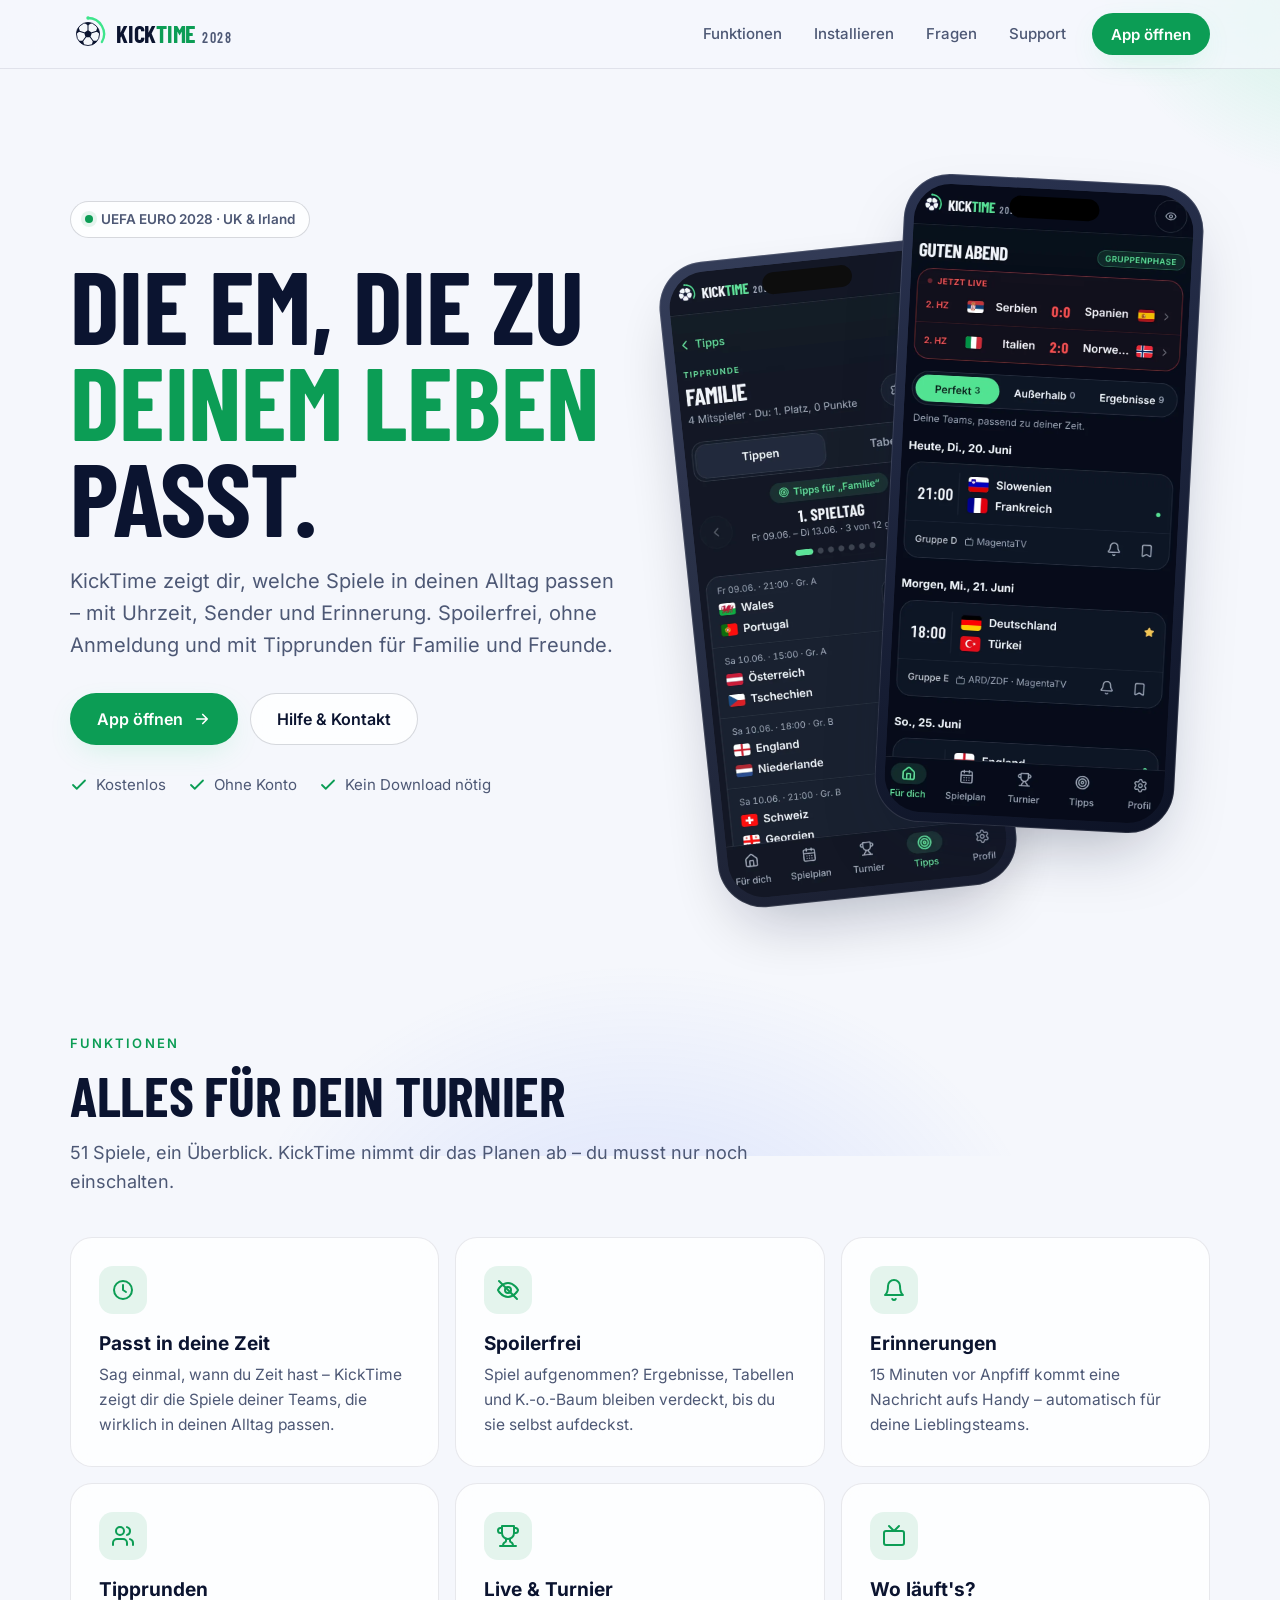
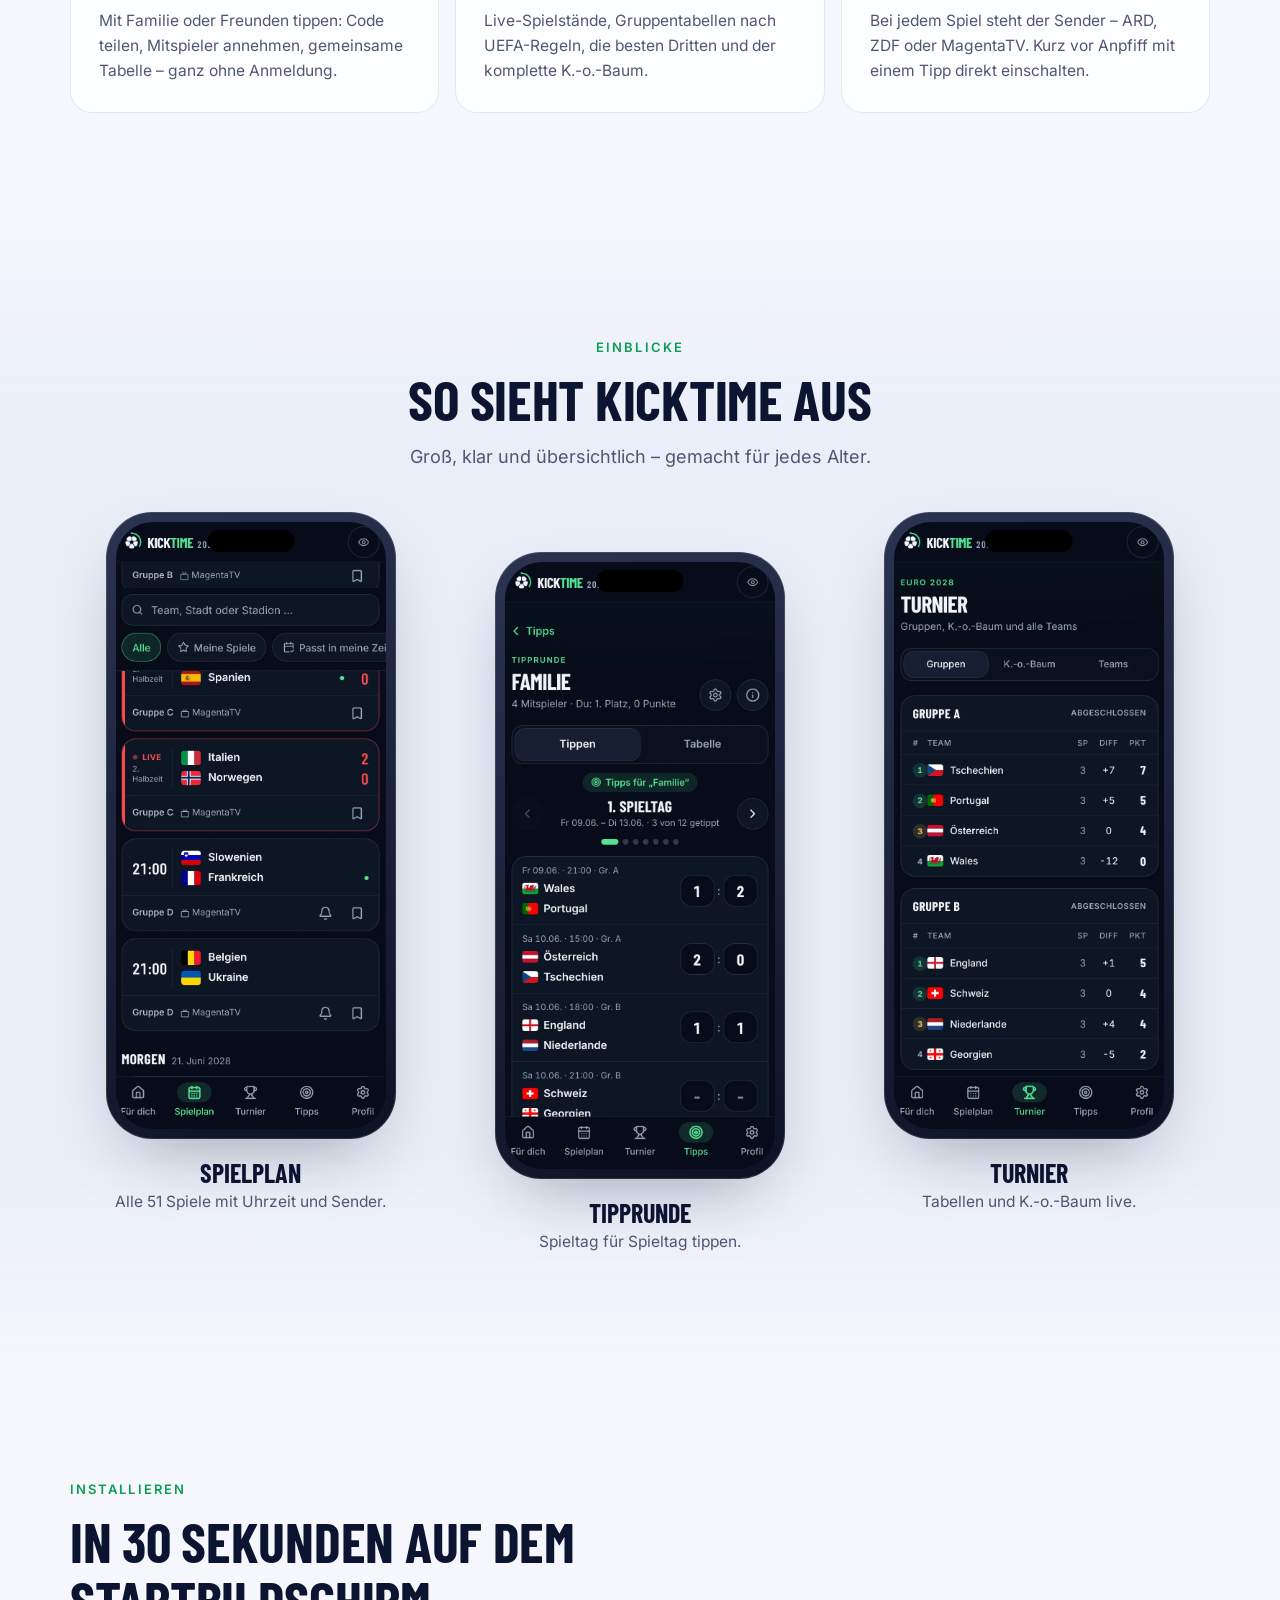
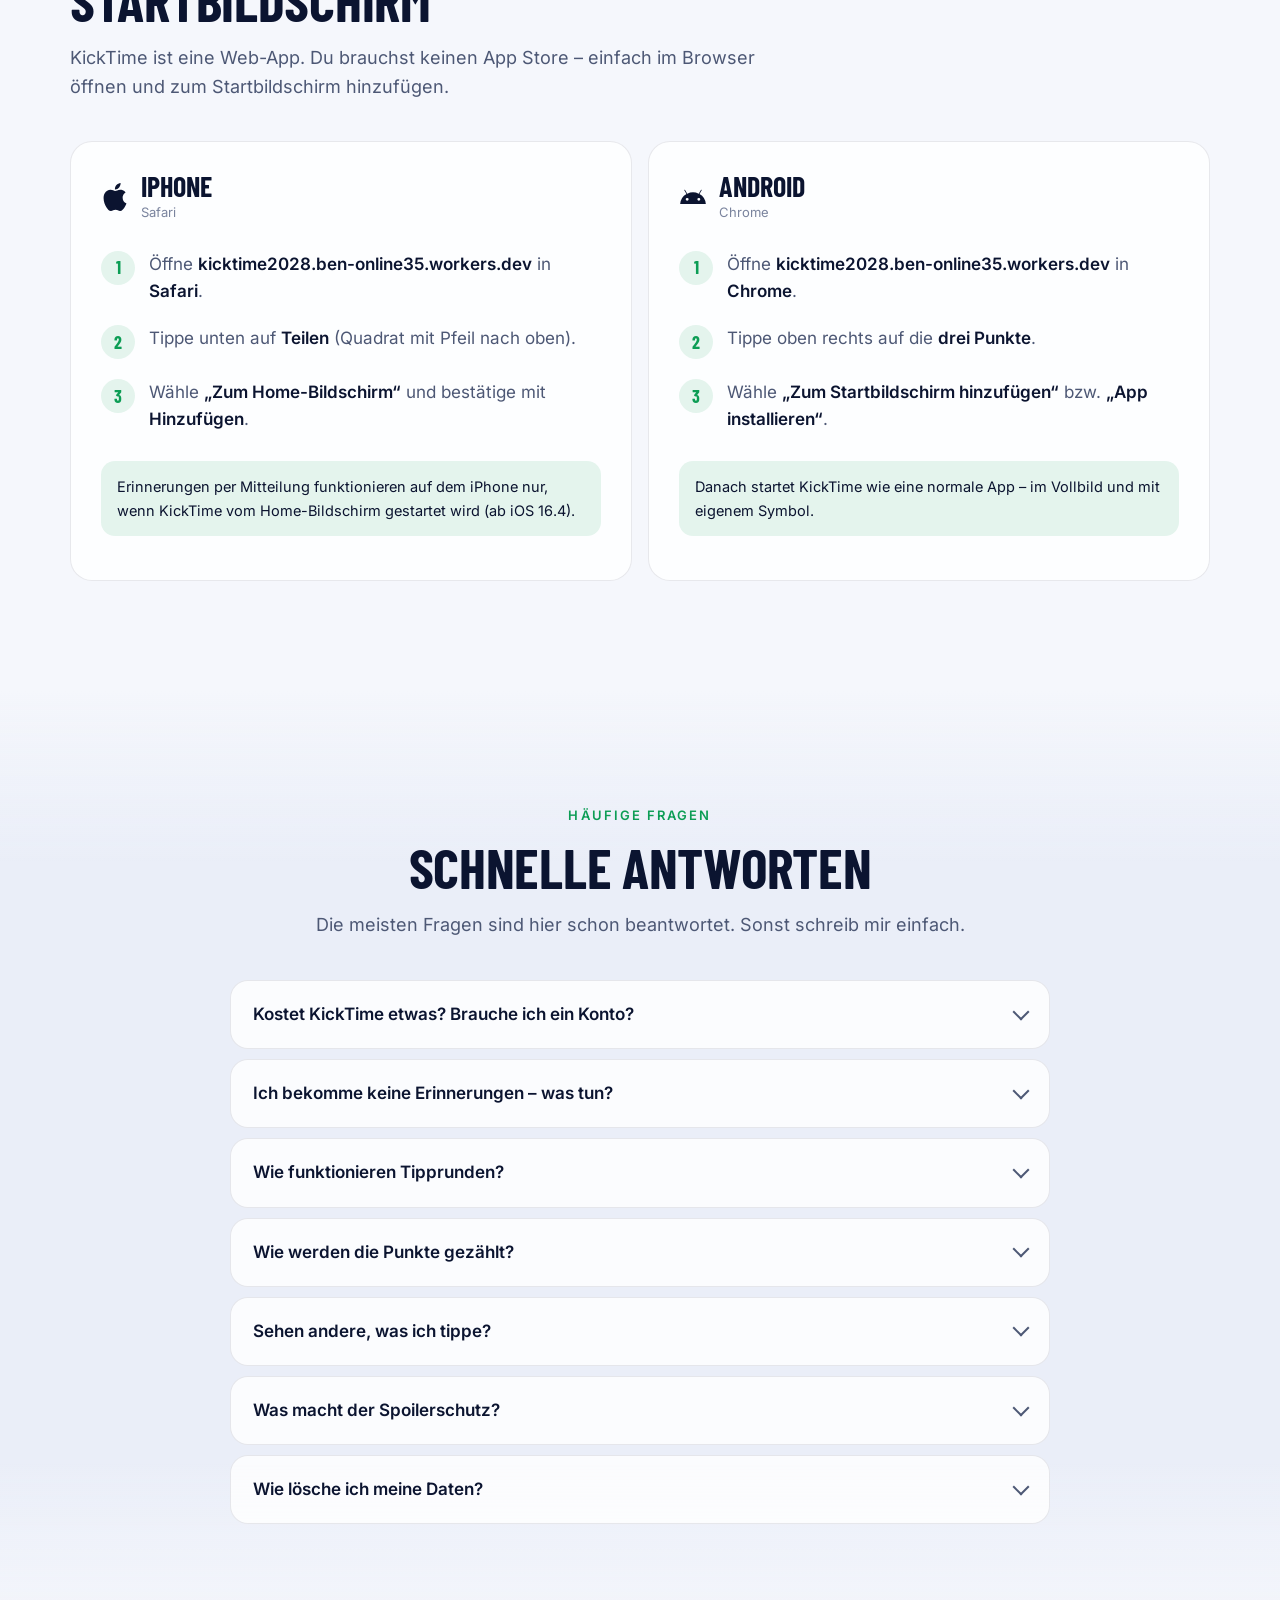
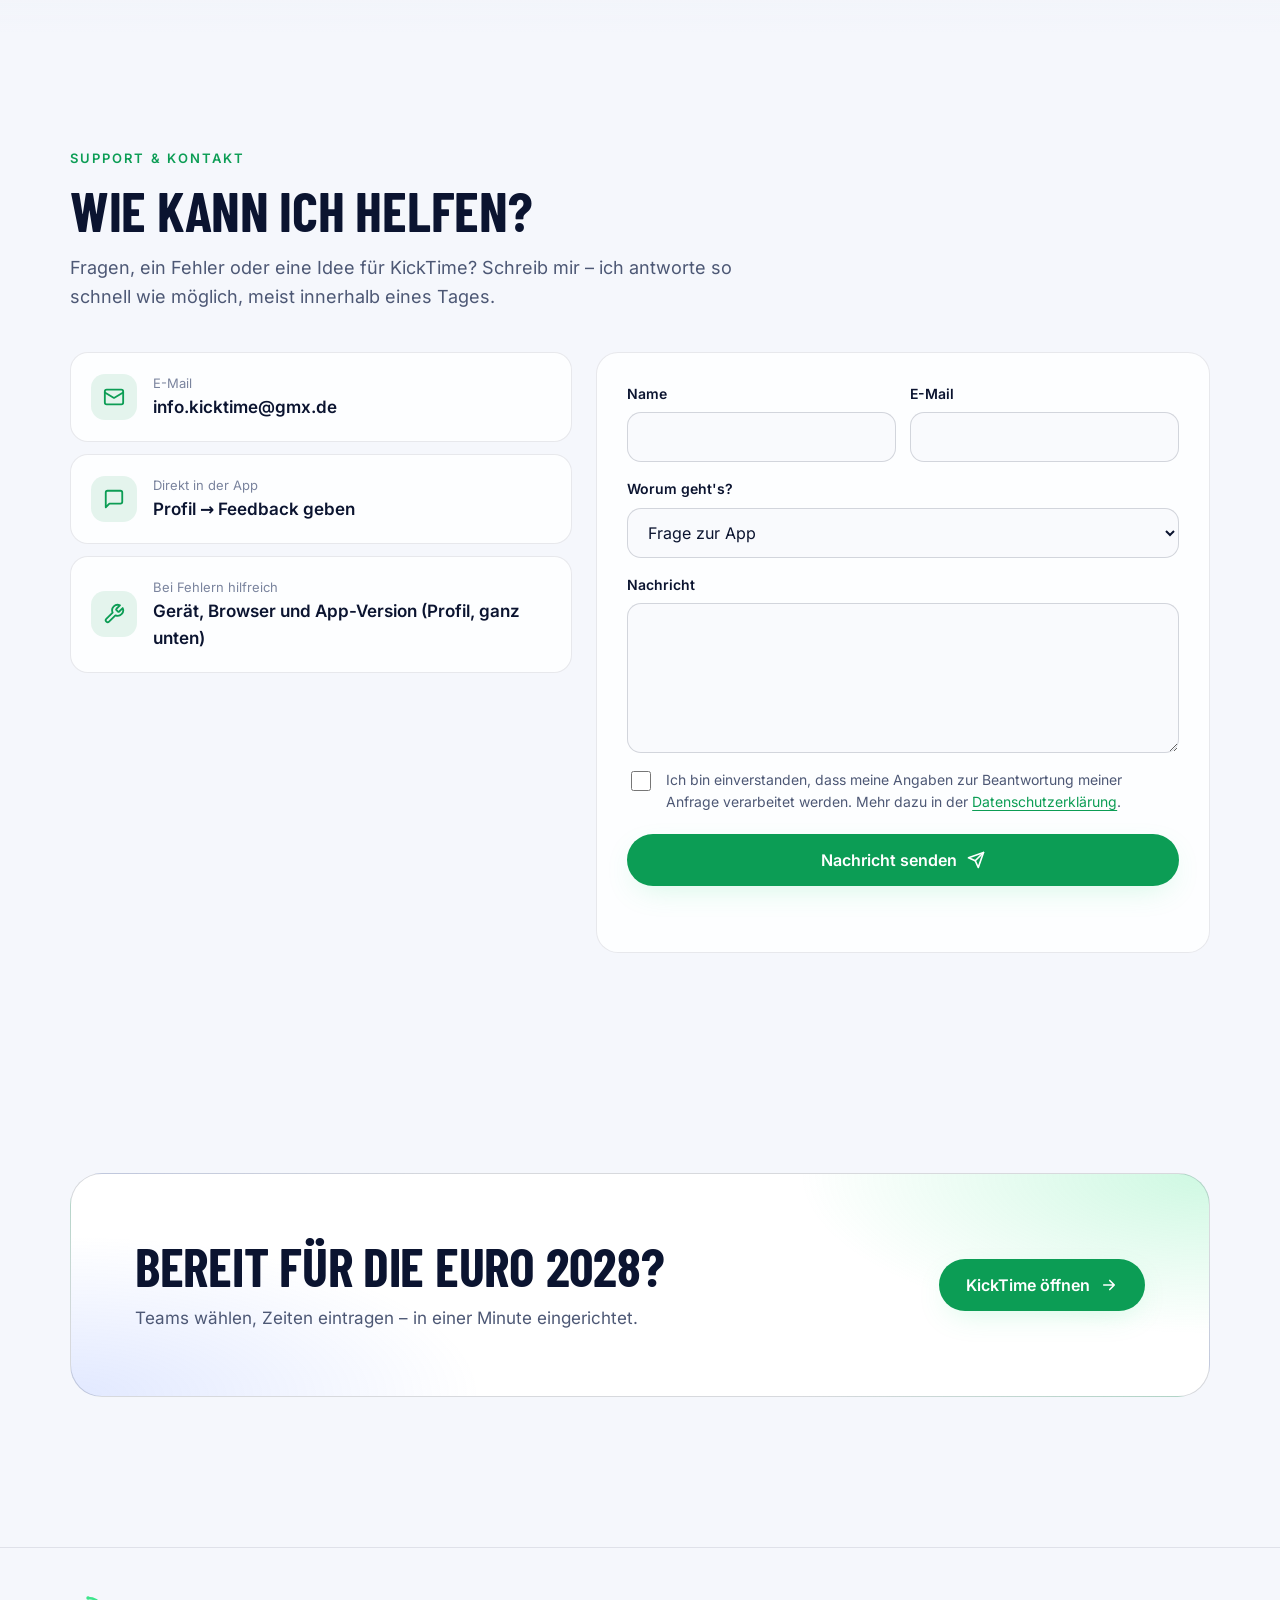
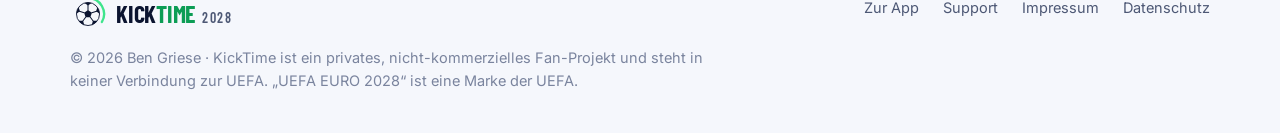
==== commit c33f082d: "App-Links auf die echte Adresse, Datenschutz: Tipp-Erinnerung und Ausfall-Meldungen - „App öffnen“/„" ====
--- a/index.html
+++ b/index.html
@@ -44,7 +44,7 @@
           <a href="#installieren">Installieren</a>
           <a href="#fragen">Fragen</a>
           <a href="#support">Support</a>
-          <a class="btn btn-primary btn-sm" href="https://app.kicktime2028.de">App öffnen</a>
+          <a class="btn btn-primary btn-sm" href="https://kicktime2028.ben-online35.workers.dev">App öffnen</a>
         </nav>
       </div>
     </header>
@@ -61,7 +61,7 @@
               Erinnerung. Spoilerfrei, ohne Anmeldung und mit Tipprunden für Familie und Freunde.
             </p>
             <div class="hero-actions">
-              <a class="btn btn-primary" href="https://app.kicktime2028.de">
+              <a class="btn btn-primary" href="https://kicktime2028.ben-online35.workers.dev">
                 App öffnen
                 <svg viewBox="0 0 24 24" fill="none" stroke="currentColor" stroke-width="2.2" stroke-linecap="round" stroke-linejoin="round" aria-hidden="true"><path d="M5 12h14M13 6l6 6-6 6" /></svg>
               </a>
@@ -188,7 +188,7 @@
                 <div><h3>iPhone</h3><small>Safari</small></div>
               </header>
               <ol class="steps">
-                <li><span>Öffne <strong>app.kicktime2028.de</strong> in <strong>Safari</strong>.</span></li>
+                <li><span>Öffne <strong>kicktime2028.ben-online35.workers.dev</strong> in <strong>Safari</strong>.</span></li>
                 <li><span>Tippe unten auf <strong>Teilen</strong> (Quadrat mit Pfeil nach oben).</span></li>
                 <li><span>Wähle <strong>„Zum Home-Bildschirm“</strong> und bestätige mit <strong>Hinzufügen</strong>.</span></li>
               </ol>
@@ -200,7 +200,7 @@
                 <div><h3>Android</h3><small>Chrome</small></div>
               </header>
               <ol class="steps">
-                <li><span>Öffne <strong>app.kicktime2028.de</strong> in <strong>Chrome</strong>.</span></li>
+                <li><span>Öffne <strong>kicktime2028.ben-online35.workers.dev</strong> in <strong>Chrome</strong>.</span></li>
                 <li><span>Tippe oben rechts auf die <strong>drei Punkte</strong>.</span></li>
                 <li><span>Wähle <strong>„Zum Startbildschirm hinzufügen“</strong> bzw. <strong>„App installieren“</strong>.</span></li>
               </ol>
@@ -282,7 +282,7 @@
                 <span class="icon"><svg viewBox="0 0 24 24" fill="none" stroke="currentColor" stroke-width="2" stroke-linecap="round" stroke-linejoin="round" aria-hidden="true"><rect x="2" y="4" width="20" height="16" rx="2" /><path d="m22 7-10 6L2 7" /></svg></span>
                 <span><small>E-Mail</small><strong>info.kicktime@gmx.de</strong></span>
               </a>
-              <a class="contact-card" href="https://app.kicktime2028.de">
+              <a class="contact-card" href="https://kicktime2028.ben-online35.workers.dev">
                 <span class="icon"><svg viewBox="0 0 24 24" fill="none" stroke="currentColor" stroke-width="2" stroke-linecap="round" stroke-linejoin="round" aria-hidden="true"><path d="M21 15a2 2 0 0 1-2 2H7l-4 4V5a2 2 0 0 1 2-2h14a2 2 0 0 1 2 2z" /></svg></span>
                 <span><small>Direkt in der App</small><strong>Profil → Feedback geben</strong></span>
               </a>
@@ -342,7 +342,7 @@
               <h2 class="display">Bereit für die EURO 2028?</h2>
               <p>Teams wählen, Zeiten eintragen – in einer Minute eingerichtet.</p>
             </div>
-            <a class="btn btn-primary" href="https://app.kicktime2028.de">
+            <a class="btn btn-primary" href="https://kicktime2028.ben-online35.workers.dev">
               KickTime öffnen
               <svg viewBox="0 0 24 24" fill="none" stroke="currentColor" stroke-width="2.2" stroke-linecap="round" stroke-linejoin="round" aria-hidden="true"><path d="M5 12h14M13 6l6 6-6 6" /></svg>
             </a>
@@ -359,7 +359,7 @@
             <span class="wordmark">Kick<b>Time</b><small>2028</small></span>
           </a>
           <nav class="footer-links" aria-label="Rechtliches">
-            <a href="https://app.kicktime2028.de">Zur App</a>
+            <a href="https://kicktime2028.ben-online35.workers.dev">Zur App</a>
             <a href="#support">Support</a>
             <a href="impressum.html">Impressum</a>
             <a href="datenschutz.html">Datenschutz</a>
